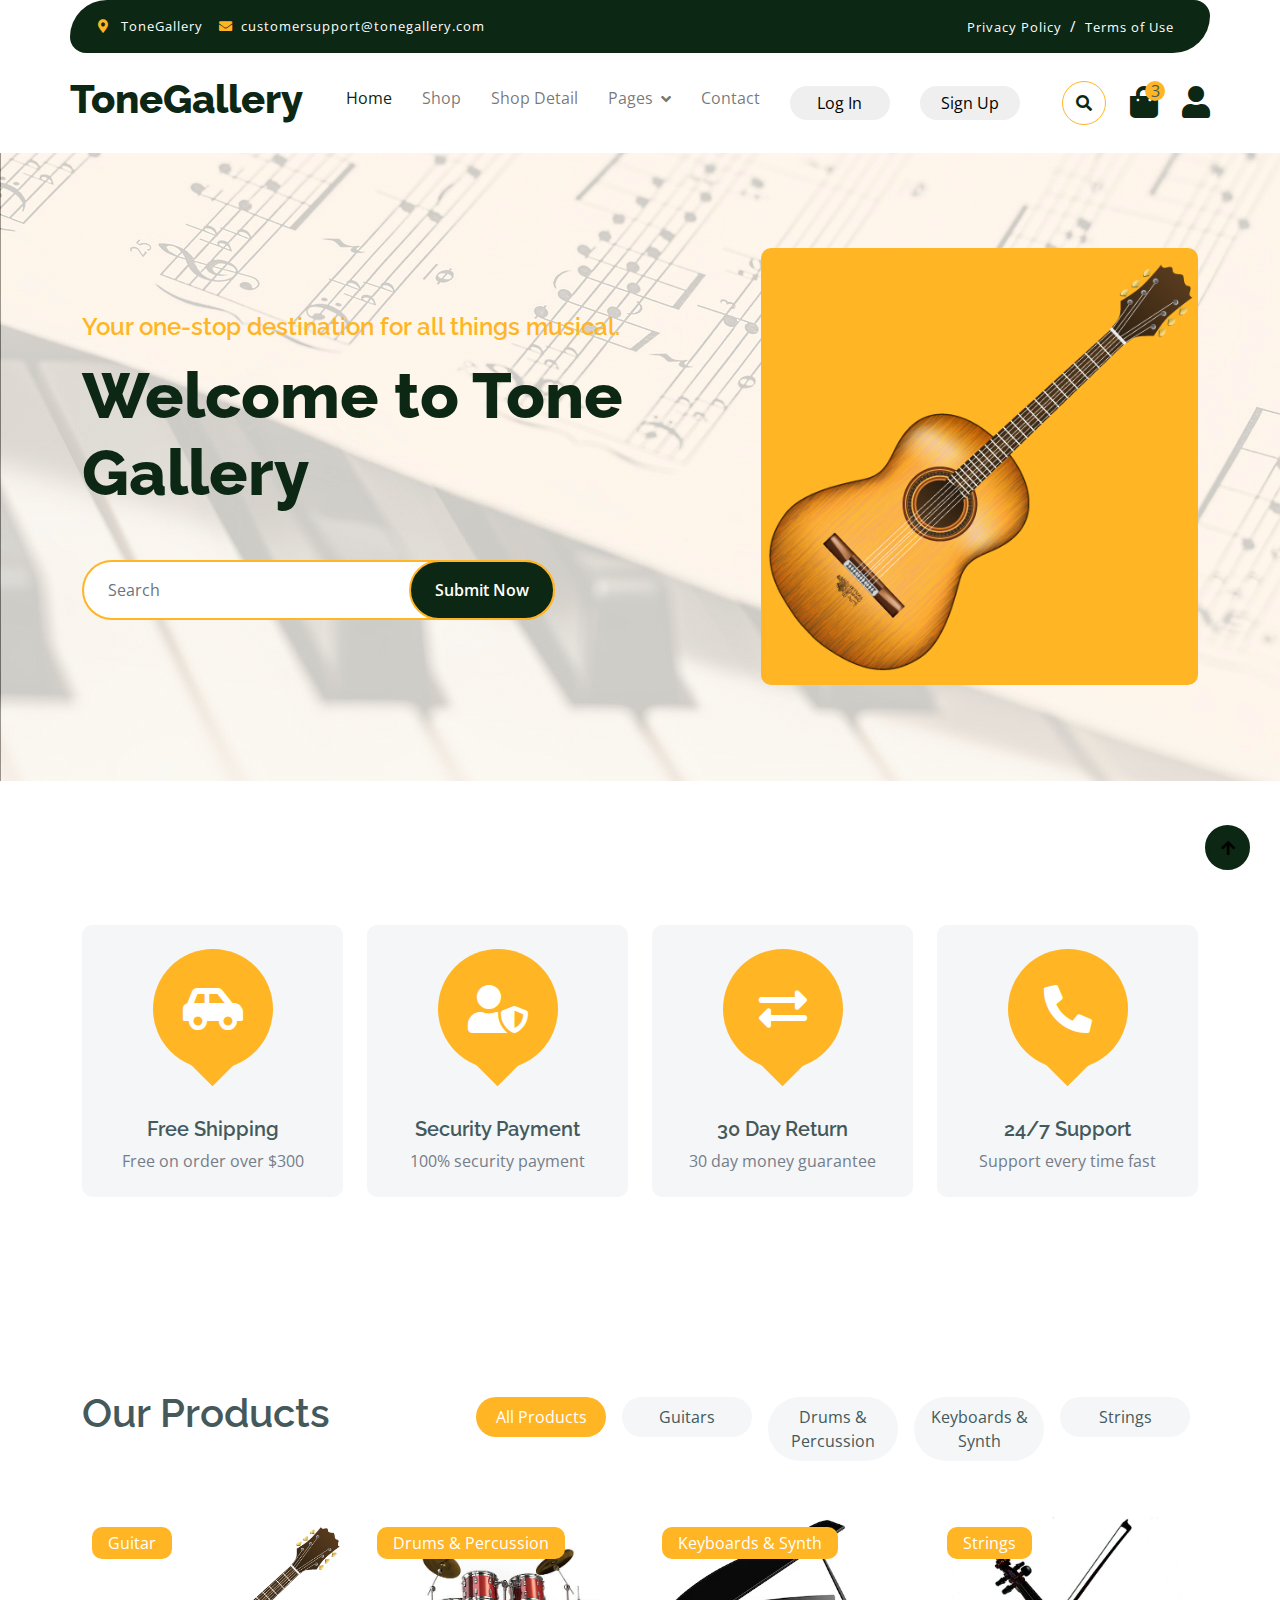
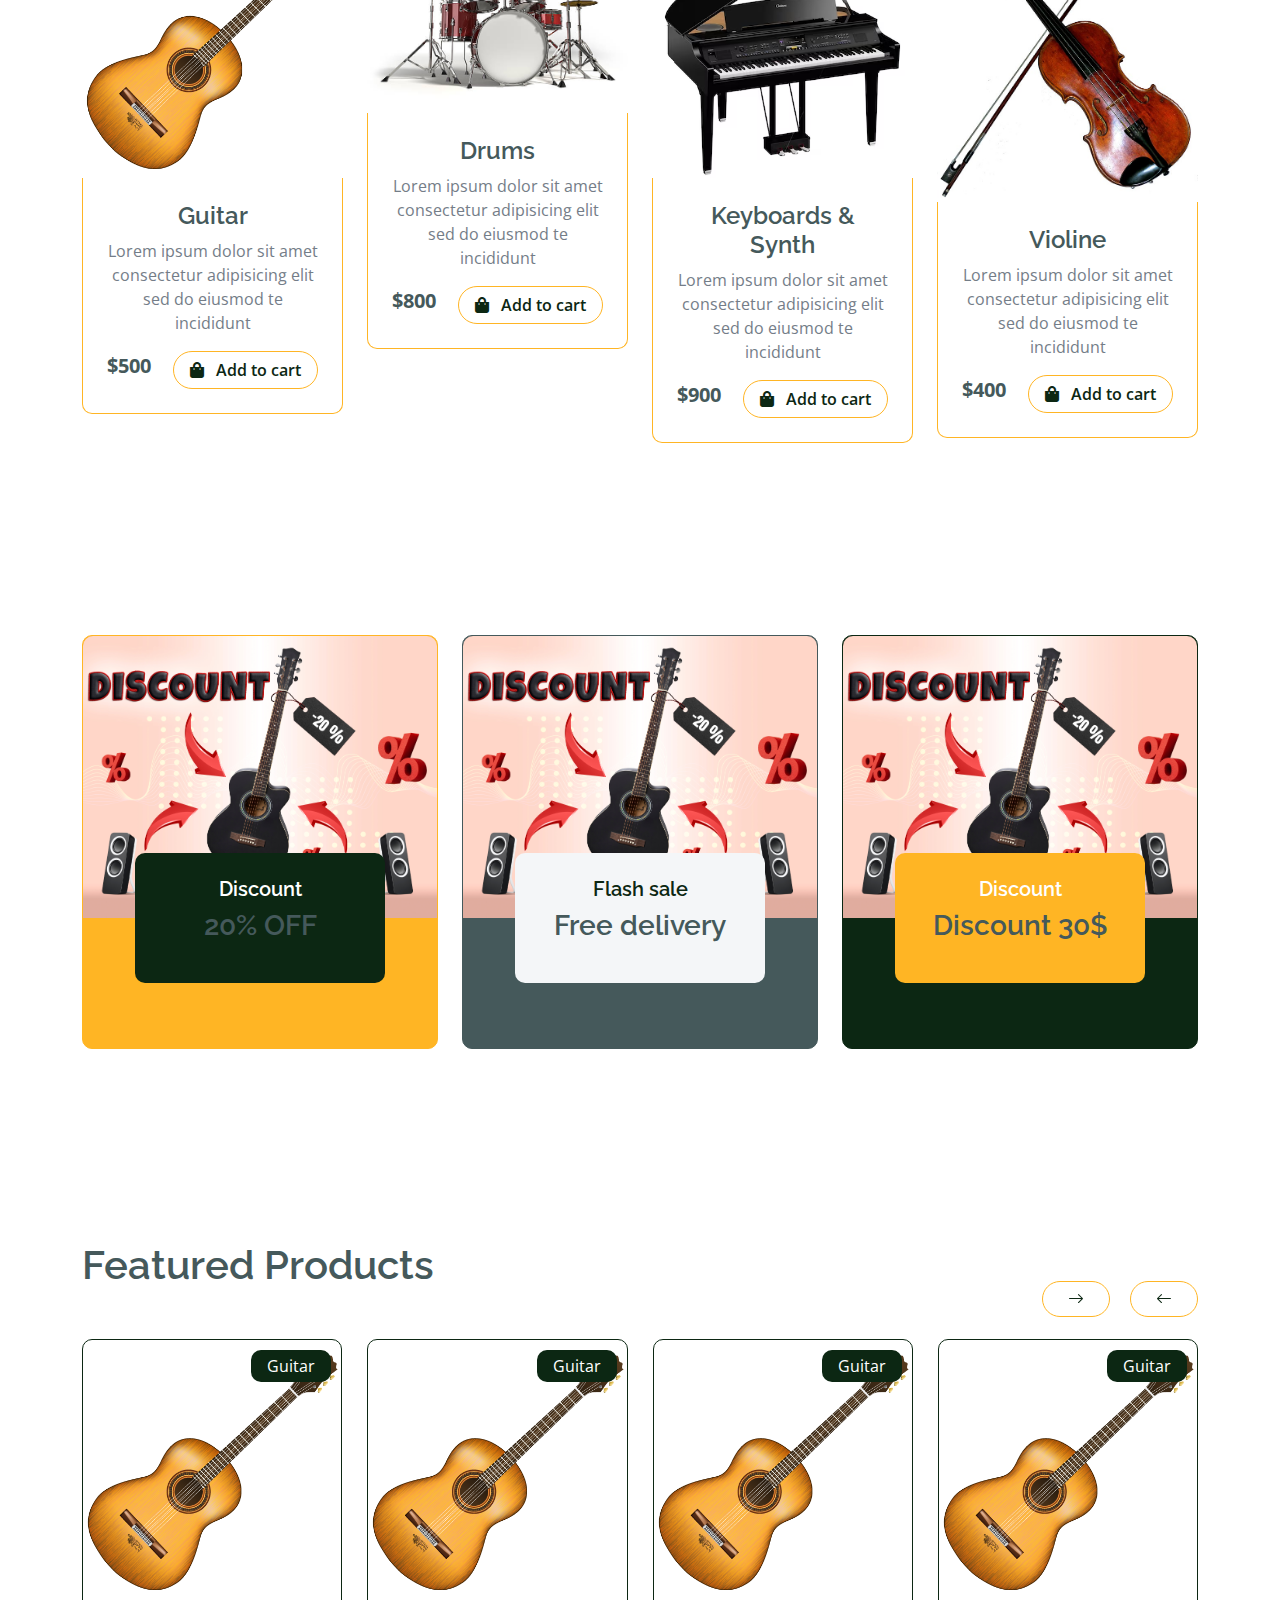
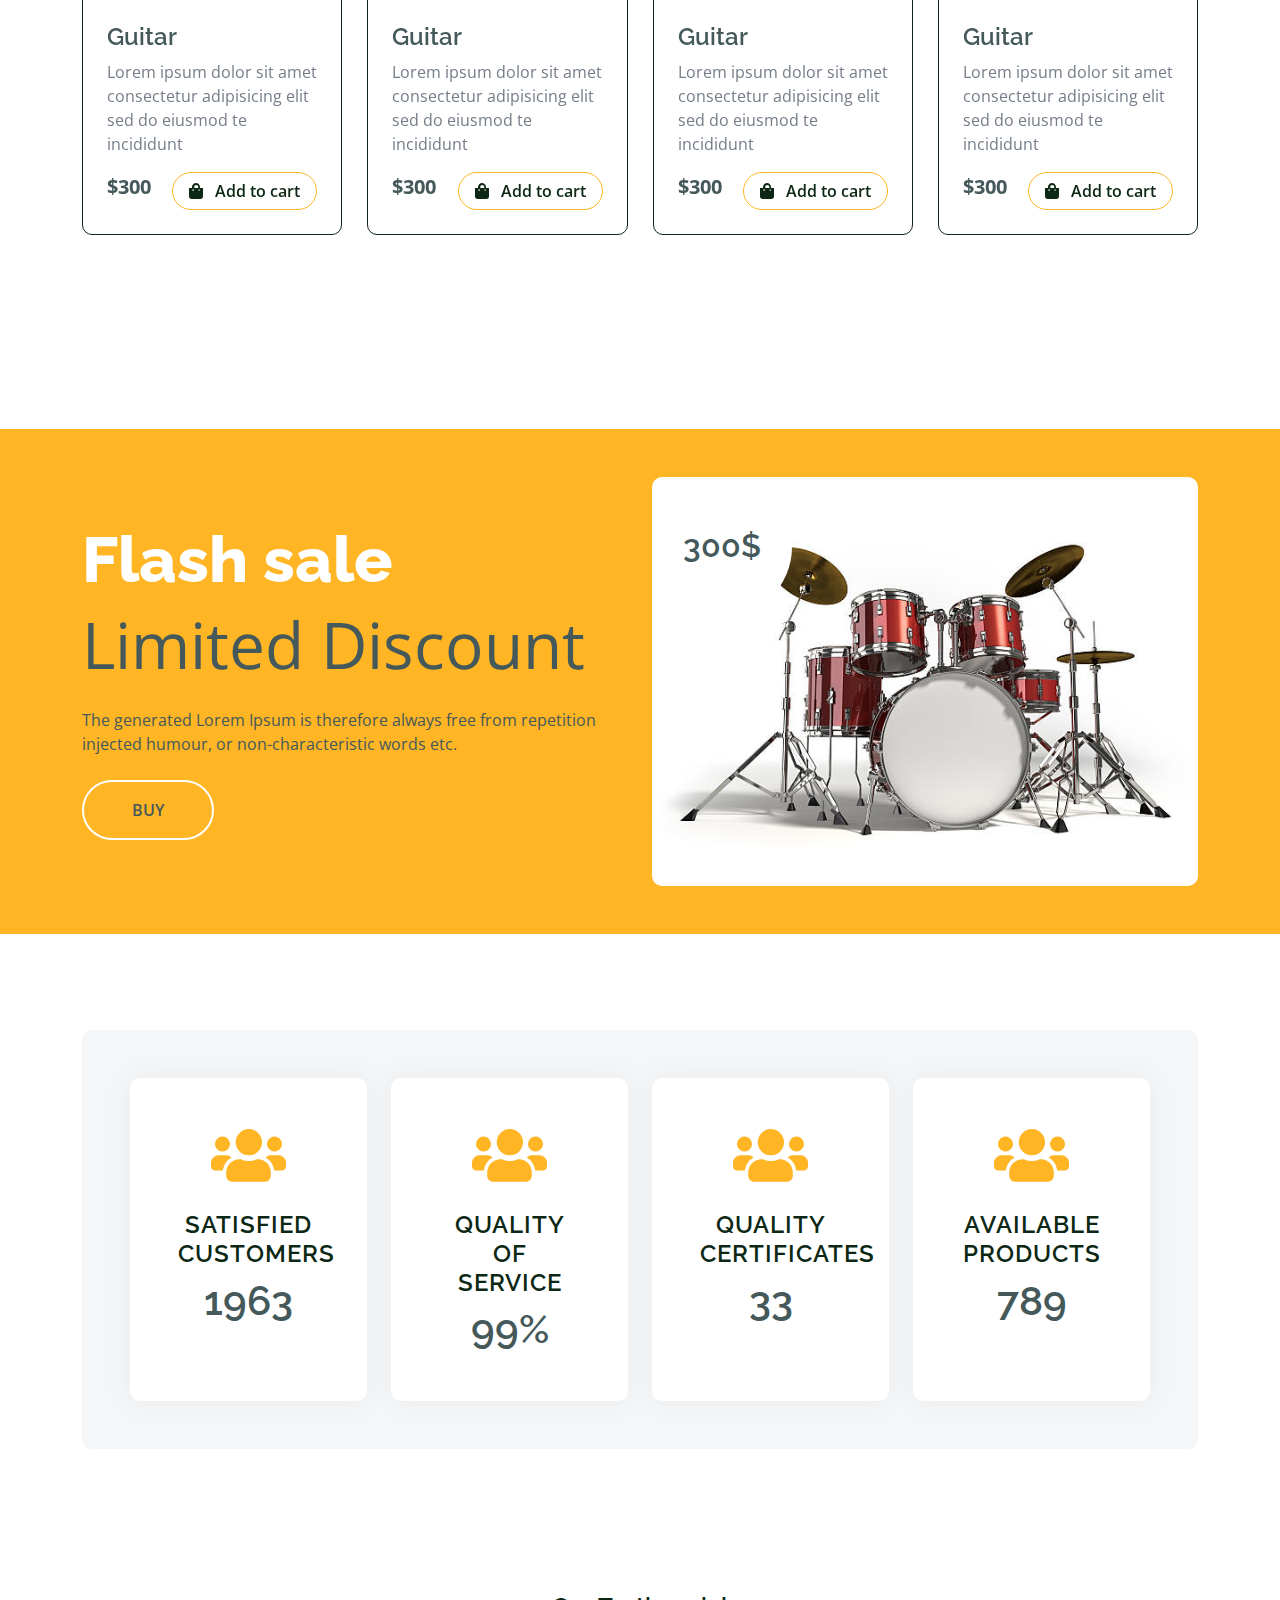
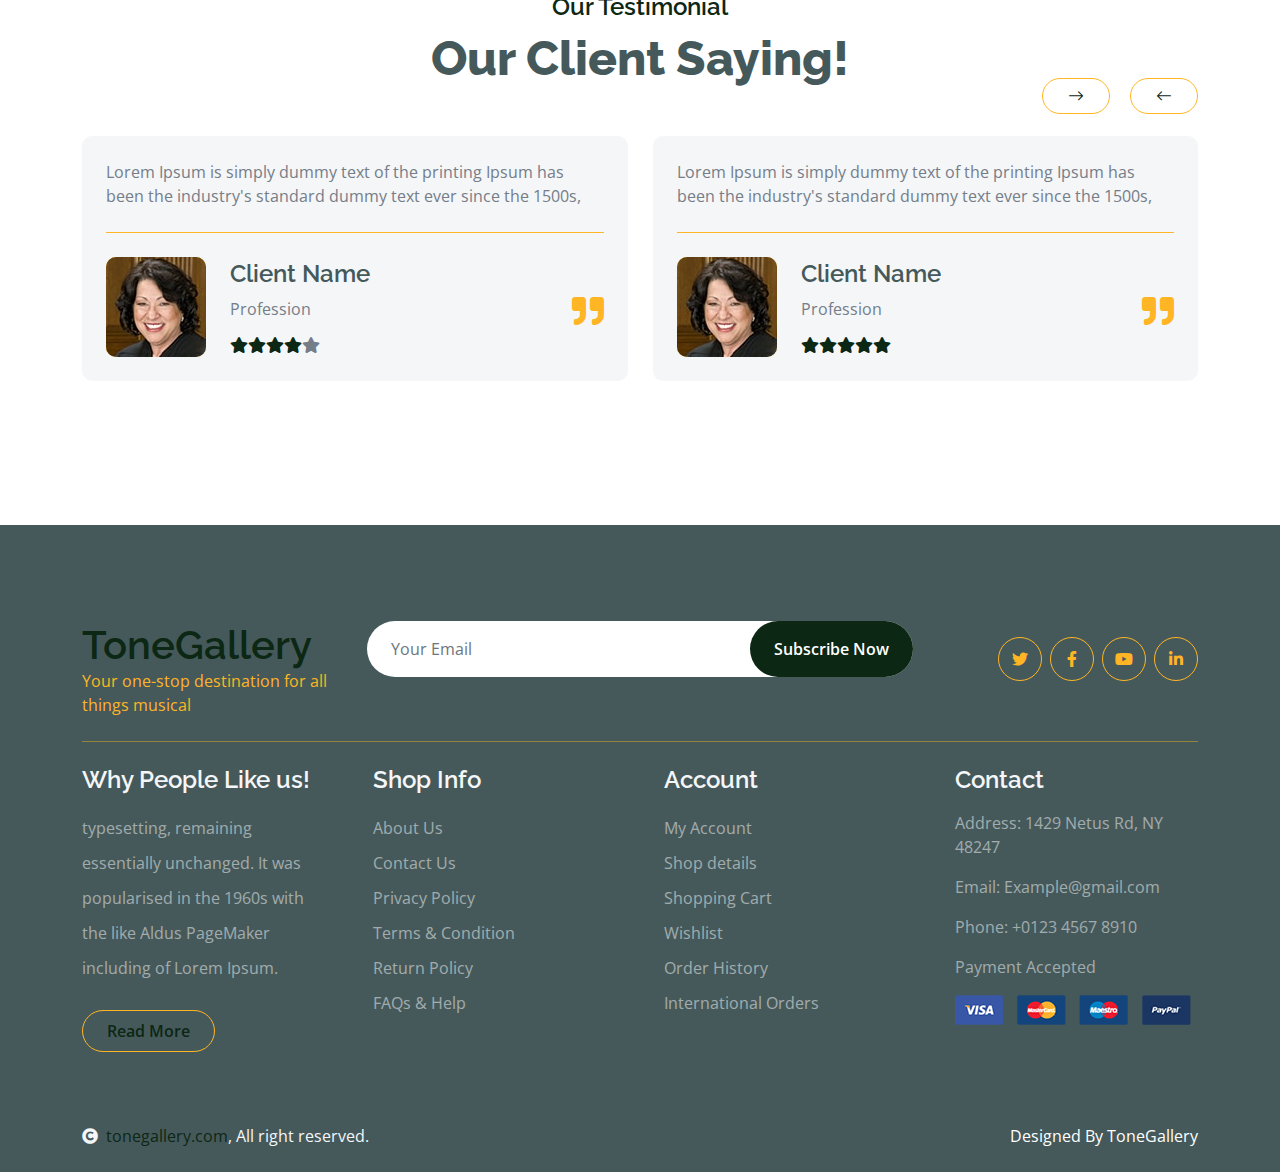
==== index.html @ 8efd6d8f "Add files" ====
<!DOCTYPE html>
<html lang="en">

    <head>
        <meta charset="utf-8">
        <title>Tone Gallery</title>
        <meta content="width=device-width, initial-scale=1.0" name="viewport">
        <meta content="" name="keywords">
        <meta content="" name="description">

        <!-- Google Web Fonts -->
        <link rel="preconnect" href="https://fonts.googleapis.com">
        <link rel="preconnect" href="https://fonts.gstatic.com" crossorigin>
        <link href="https://fonts.googleapis.com/css2?family=Open+Sans:wght@400;600&family=Raleway:wght@600;800&display=swap" rel="stylesheet"> 

        <!-- Icon Font Stylesheet -->
        <link rel="stylesheet" href="https://use.fontawesome.com/releases/v5.15.4/css/all.css"/>
        <link href="https://cdn.jsdelivr.net/npm/bootstrap-icons@1.4.1/font/bootstrap-icons.css" rel="stylesheet">

        <!-- Libraries Stylesheet -->
        <link href="lib/lightbox/css/lightbox.min.css" rel="stylesheet">
        <link href="lib/owlcarousel/assets/owl.carousel.min.css" rel="stylesheet">


        <!-- Customized Bootstrap Stylesheet -->
        <link href="css/bootstrap.min.css" rel="stylesheet">

        <!-- Template Stylesheet -->
        <link href="css/style.css" rel="stylesheet">
    </head>

    <body>

        <!-- Spinner Start -->
        <div id="spinner" class="show w-100 vh-100 bg-white position-fixed translate-middle top-50 start-50  d-flex align-items-center justify-content-center">
            <div class="spinner-grow text-primary" role="status"></div>
        </div>
        <!-- Spinner End -->


        <!-- Navbar start -->
        <div class="container-fluid fixed-top">
            <div class="container topbar bg-primary d-none d-lg-block">
                <div class="d-flex justify-content-between">
                    <div class="top-info ps-2">
                        <small class="me-3"><i class="fas fa-map-marker-alt me-2 text-secondary"></i> <a href="#" class="text-white">ToneGallery</a></small>
                        <small class="me-3"><i class="fas fa-envelope me-2 text-secondary"></i><a href="#" class="text-white">customersupport@tonegallery.com</a></small>
                    </div>
                    <div class="top-link pe-2">
                        <a href="#" class="text-white"><small class="text-white mx-2">Privacy Policy</small>/</a>
                        <a href="#" class="text-white"><small class="text-white mx-2">Terms of Use</small></a> 
                    </div>
                </div>
            </div>
            <div class="container px-0">
                <nav class="navbar navbar-light bg-white navbar-expand-xl">
                    <a href="index.html" class="navbar-brand"><h1 class="text-primary display-6">ToneGallery</h1></a>
                    <button class="navbar-toggler py-2 px-3" type="button" data-bs-toggle="collapse" data-bs-target="#navbarCollapse">
                        <span class="fa fa-bars text-primary"></span>
                    </button>
                    <div class="collapse navbar-collapse bg-white" id="navbarCollapse">
                        <div class="navbar-nav mx-auto">
                            <a href="index.html" class="nav-item nav-link active">Home</a>
                            <a href="shop.html" class="nav-item nav-link">Shop</a>
                            <a href="shop-detail.html" class="nav-item nav-link">Shop Detail</a>
                            <div class="nav-item dropdown">
                                <a href="#" class="nav-link dropdown-toggle" data-bs-toggle="dropdown">Pages</a>
                                <div class="dropdown-menu m-0 bg-secondary rounded-0">
                                    <a href="cart.html" class="dropdown-item">Cart</a>
                                    <a href="chackout.html" class="dropdown-item">Chackout</a>
                                    <a href="testimonial.html" class="dropdown-item">Testimonial</a>
                                    <a href="404.html" class="dropdown-item">404 Page</a>
                                </div>
                            </div>
                            <a href="contact.html" class="nav-item nav-link">Contact</a>
                            <a href="log.html" class="nav-item nav-link active"><button style="border-radius: 20px;padding:5px 5px;width:100px;border:0px;">Log In</button></a>
                            <a href="log.html" class="nav-item nav-link active"><button style="border-radius: 20px;padding:5px 5px;width:100px;border:0px;">Sign Up</button></a>
                        </div>
                        <div class="d-flex m-3 me-0">
                            <button class="btn-search btn border border-secondary btn-md-square rounded-circle bg-white me-4" data-bs-toggle="modal" data-bs-target="#searchModal"><i class="fas fa-search text-primary"></i></button>
                            <a href="#" class="position-relative me-4 my-auto">
                                <i class="fa fa-shopping-bag fa-2x"></i>
                                <span class="position-absolute bg-secondary rounded-circle d-flex align-items-center justify-content-center text-dark px-1" style="top: -5px; left: 15px; height: 20px; min-width: 20px;">3</span>
                            </a>
                            <a href="#" class="my-auto">
                                <i class="fas fa-user fa-2x"></i>
                            </a>
                        </div>
                    </div>
                </nav>
            </div>
        </div>
        <!-- Navbar End -->


        <!-- Modal Search Start -->
        <div class="modal fade" id="searchModal" tabindex="-1" aria-labelledby="exampleModalLabel" aria-hidden="true">
            <div class="modal-dialog modal-fullscreen">
                <div class="modal-content rounded-0">
                    <div class="modal-header">
                        <h5 class="modal-title" id="exampleModalLabel">Search by keyword</h5>
                        <button type="button" class="btn-close" data-bs-dismiss="modal" aria-label="Close"></button>
                    </div>
                    <div class="modal-body d-flex align-items-center">
                        <div class="input-group w-75 mx-auto d-flex">
                            <input type="search" class="form-control p-3" placeholder="keywords" aria-describedby="search-icon-1">
                            <span id="search-icon-1" class="input-group-text p-3"><i class="fa fa-search"></i></span>
                        </div>
                    </div>
                </div>
            </div>
        </div>
        <!-- Modal Search End -->


        <!-- Hero Start -->
        <div class="container-fluid py-5 mb-5 hero-header">
            <div class="container py-5">
                <div class="row g-5 align-items-center">
                    <div class="col-md-12 col-lg-7">
                        <h4 class="mb-3 text-secondary">Your one-stop destination for all things musical. </h4>
                        <h1 class="mb-5 display-3 text-primary">Welcome to Tone Gallery</h1>
                        <div class="position-relative mx-auto">
                            <input class="form-control border-2 border-secondary w-75 py-3 px-4 rounded-pill" type="number" placeholder="Search">
                            <button type="submit" class="btn btn-primary border-2 border-secondary py-3 px-4 position-absolute rounded-pill text-white h-100" style="top: 0; right: 25%;">Submit Now</button>
                        </div>
                    </div>
                    <div class="col-md-12 col-lg-5">
                        <div id="carouselId" class="carousel slide position-relative" data-bs-ride="carousel">
                            <div class="carousel-inner" role="listbox">
                                <div class="carousel-item active rounded">
                                    <img src="img/guitar.jpg" class="img-fluid w-100 h-100 bg-secondary rounded" alt="First slide">
                                    
                                </div>
                                <div class="carousel-item rounded">
                                    <img src="img/piano.avif" class="img-fluid w-100 h-100 rounded" alt="Second slide">
                                    
                                </div>
                                <div class="carousel-item rounded">
                                    <img src="img/drums.jpg" class="img-fluid w-100 h-100 bg-secondary rounded" alt="First slide">
                                    
                                </div>
                                <div class="carousel-item rounded">
                                    <img src="img/bass.jpg" class="img-fluid w-100 h-100 rounded" alt="Second slide">
                                    
                                </div>
                                
                                <div class="carousel-item rounded">
                                    <img src="img/violine.JPG" class="img-fluid w-100 h-100 rounded" alt="Second slide">
                                    
                                </div>
                            </div>
                            
                        </div>
                    </div>
                </div>
            </div>
        </div>
        <!-- Hero End -->


        <!-- Featurs Section Start -->
        <div class="container-fluid featurs py-5">
            <div class="container py-5">
                <div class="row g-4">
                    <div class="col-md-6 col-lg-3">
                        <div class="featurs-item text-center rounded bg-light p-4">
                            <div class="featurs-icon btn-square rounded-circle bg-secondary mb-5 mx-auto">
                                <i class="fas fa-car-side fa-3x text-white"></i>
                            </div>
                            <div class="featurs-content text-center">
                                <h5>Free Shipping</h5>
                                <p class="mb-0">Free on order over $300</p>
                            </div>
                        </div>
                    </div>
                    <div class="col-md-6 col-lg-3">
                        <div class="featurs-item text-center rounded bg-light p-4">
                            <div class="featurs-icon btn-square rounded-circle bg-secondary mb-5 mx-auto">
                                <i class="fas fa-user-shield fa-3x text-white"></i>
                            </div>
                            <div class="featurs-content text-center">
                                <h5>Security Payment</h5>
                                <p class="mb-0">100% security payment</p>
                            </div>
                        </div>
                    </div>
                    <div class="col-md-6 col-lg-3">
                        <div class="featurs-item text-center rounded bg-light p-4">
                            <div class="featurs-icon btn-square rounded-circle bg-secondary mb-5 mx-auto">
                                <i class="fas fa-exchange-alt fa-3x text-white"></i>
                            </div>
                            <div class="featurs-content text-center">
                                <h5>30 Day Return</h5>
                                <p class="mb-0">30 day money guarantee</p>
                            </div>
                        </div>
                    </div>
                    <div class="col-md-6 col-lg-3">
                        <div class="featurs-item text-center rounded bg-light p-4">
                            <div class="featurs-icon btn-square rounded-circle bg-secondary mb-5 mx-auto">
                                <i class="fa fa-phone-alt fa-3x text-white"></i>
                            </div>
                            <div class="featurs-content text-center">
                                <h5>24/7 Support</h5>
                                <p class="mb-0">Support every time fast</p>
                            </div>
                        </div>
                    </div>
                </div>
            </div>
        </div>
        <!-- Featurs Section End -->


        <!-- Fruits Shop Start-->
        <div class="container-fluid fruite py-5">
            <div class="container py-5">
                <div class="tab-class text-center">
                    <div class="row g-4">
                        <div class="col-lg-4 text-start">
                            <h1>Our Products</h1>
                        </div>
                        <div class="col-lg-8 text-end">
                            <ul class="nav nav-pills d-inline-flex text-center mb-5">
                                <li class="nav-item">
                                    <a class="d-flex m-2 py-2 bg-light rounded-pill active" data-bs-toggle="pill" href="#tab-1">
                                        <span class="text-dark" style="width: 130px;">All Products</span>
                                    </a>
                                </li>
                                <li class="nav-item">
                                    <a class="d-flex py-2 m-2 bg-light rounded-pill" data-bs-toggle="pill" href="#tab-2">
                                        <span class="text-dark" style="width: 130px;">Guitars</span>
                                    </a>
                                </li>
                                <li class="nav-item">
                                    <a class="d-flex m-2 py-2 bg-light rounded-pill" data-bs-toggle="pill" href="#tab-3">
                                        <span class="text-dark" style="width: 130px;">Drums & Percussion</span>
                                    </a>
                                </li>
                                <li class="nav-item">
                                    <a class="d-flex m-2 py-2 bg-light rounded-pill" data-bs-toggle="pill" href="#tab-4">
                                        <span class="text-dark" style="width: 130px;">Keyboards & Synth</span>
                                    </a>
                                </li>
                                <li class="nav-item">
                                    <a class="d-flex m-2 py-2 bg-light rounded-pill" data-bs-toggle="pill" href="#tab-5">
                                        <span class="text-dark" style="width: 130px;">Strings</span>
                                    </a>
                                </li>
                            </ul>
                        </div>
                    </div>
                    <div class="tab-content">
                        <div id="tab-1" class="tab-pane fade show p-0 active">
                            <div class="row g-4">
                                <div class="col-lg-12">
                                    <div class="row g-4">
                                        <div class="col-md-6 col-lg-4 col-xl-3">
                                            <div class="rounded position-relative fruite-item">
                                                <div class="fruite-img">
                                                    <img src="img/guitar.jpg" class="img-fluid w-100 rounded-top" alt="">
                                                </div>
                                                <div class="text-white bg-secondary px-3 py-1 rounded position-absolute" style="top: 10px; left: 10px;">Guitar</div>
                                                <div class="p-4 border border-secondary border-top-0 rounded-bottom">
                                                    <h4>Guitar</h4>
                                                    <p>Lorem ipsum dolor sit amet consectetur adipisicing elit sed do eiusmod te incididunt</p>
                                                    <div class="d-flex justify-content-between flex-lg-wrap">
                                                        <p class="text-dark fs-5 fw-bold mb-0">$500</p>
                                                        <a href="#" class="btn border border-secondary rounded-pill px-3 text-primary"><i class="fa fa-shopping-bag me-2 text-primary"></i> Add to cart</a>
                                                    </div>
                                                </div>
                                            </div>
                                        </div>
                                        <div class="col-md-6 col-lg-4 col-xl-3">
                                            <div class="rounded position-relative fruite-item">
                                                <div class="fruite-img">
                                                    <img src="img/drums.jpg" class="img-fluid w-100 rounded-top" alt="">
                                                </div>
                                                <div class="text-white bg-secondary px-3 py-1 rounded position-absolute" style="top: 10px; left: 10px;">Drums & Percussion</div>
                                                <div class="p-4 border border-secondary border-top-0 rounded-bottom">
                                                    <h4>Drums</h4>
                                                    <p>Lorem ipsum dolor sit amet consectetur adipisicing elit sed do eiusmod te incididunt</p>
                                                    <div class="d-flex justify-content-between flex-lg-wrap">
                                                        <p class="text-dark fs-5 fw-bold mb-0">$800</p>
                                                        <a href="#" class="btn border border-secondary rounded-pill px-3 text-primary"><i class="fa fa-shopping-bag me-2 text-primary"></i> Add to cart</a>
                                                    </div>
                                                </div>
                                            </div>
                                        </div>
                                        <div class="col-md-6 col-lg-4 col-xl-3">
                                            <div class="rounded position-relative fruite-item">
                                                <div class="fruite-img">
                                                    <img src="img/piano.avif" class="img-fluid w-100 rounded-top" alt="">
                                                </div>
                                                <div class="text-white bg-secondary px-3 py-1 rounded position-absolute" style="top: 10px; left: 10px;">Keyboards & Synth</div>
                                                <div class="p-4 border border-secondary border-top-0 rounded-bottom">
                                                    <h4>Keyboards & Synth</h4>
                                                    <p>Lorem ipsum dolor sit amet consectetur adipisicing elit sed do eiusmod te incididunt</p>
                                                    <div class="d-flex justify-content-between flex-lg-wrap">
                                                        <p class="text-dark fs-5 fw-bold mb-0">$900</p>
                                                        <a href="#" class="btn border border-secondary rounded-pill px-3 text-primary"><i class="fa fa-shopping-bag me-2 text-primary"></i> Add to cart</a>
                                                    </div>
                                                </div>
                                            </div>
                                        </div>
                                        <div class="col-md-6 col-lg-4 col-xl-3">
                                            <div class="rounded position-relative fruite-item">
                                                <div class="fruite-img">
                                                    <img src="img/violine.JPG" class="img-fluid w-100 rounded-top" alt="">
                                                </div>
                                                <div class="text-white bg-secondary px-3 py-1 rounded position-absolute" style="top: 10px; left: 10px;">Strings</div>
                                                <div class="p-4 border border-secondary border-top-0 rounded-bottom">
                                                    <h4>Violine</h4>
                                                    <p>Lorem ipsum dolor sit amet consectetur adipisicing elit sed do eiusmod te incididunt</p>
                                                    <div class="d-flex justify-content-between flex-lg-wrap">
                                                        <p class="text-dark fs-5 fw-bold mb-0">$400</p>
                                                        <a href="#" class="btn border border-secondary rounded-pill px-3 text-primary"><i class="fa fa-shopping-bag me-2 text-primary"></i> Add to cart</a>
                                                    </div>
                                                </div>
                                            </div>
                                        </div>
                                        
                                    </div>
                                </div>
                            </div>
                        </div>
                        </div></div>
                        </div></div>
                        


        <!-- Disocunts Start -->
        <div class="container-fluid service py-5">
            <div class="container py-5">
                <div class="row g-4 justify-content-center">
                    <div class="col-md-6 col-lg-4">
                        <a href="#">
                            <div class="service-item bg-secondary rounded border border-secondary">
                                <img src="img/discount.png" class="img-fluid rounded-top w-100" alt="">
                                <div class="px-4 rounded-bottom">
                                    <div class="service-content bg-primary text-center p-4 rounded">
                                        <h5 class="text-white">Discount</h5>
                                        <h3 class="mb-0">20% OFF</h3>
                                    </div>
                                </div>
                            </div>
                        </a>
                    </div>
                    <div class="col-md-6 col-lg-4">
                        <a href="#">
                            <div class="service-item bg-dark rounded border border-dark">
                                <img src="img/discount.png" class="img-fluid rounded-top w-100" alt="">
                                <div class="px-4 rounded-bottom">
                                    <div class="service-content bg-light text-center p-4 rounded">
                                        <h5 class="text-primary">Flash sale</h5>
                                        <h3 class="mb-0">Free delivery</h3>
                                    </div>
                                </div>
                            </div>
                        </a>
                    </div>
                    <div class="col-md-6 col-lg-4">
                        <a href="#">
                            <div class="service-item bg-primary rounded border border-primary">
                                <img src="img/discount.png" class="img-fluid rounded-top w-100" alt="">
                                <div class="px-4 rounded-bottom">
                                    <div class="service-content bg-secondary text-center p-4 rounded">
                                        <h5 class="text-white">Discount</h5>
                                        <h3 class="mb-0">Discount 30$</h3>
                                    </div>
                                </div>
                            </div>
                        </a>
                    </div>
                </div>
            </div>
        </div>
        <!-- Discounts End -->


        <!-- featured Shop Start-->
        <div class="container-fluid vesitable py-5">
            <div class="container py-5">
                <h1 class="mb-0">Featured Products</h1>
                <div class="owl-carousel vegetable-carousel justify-content-center">
                    <div class="border border-primary rounded position-relative vesitable-item">
                        <div class="vesitable-img">
                            <img src="img/guitar.jpg" class="img-fluid w-100 rounded-top" alt="">
                        </div>
                        <div class="text-white bg-primary px-3 py-1 rounded position-absolute" style="top: 10px; right: 10px;">Guitar</div>
                        <div class="p-4 rounded-bottom">
                            <h4>Guitar</h4>
                            <p>Lorem ipsum dolor sit amet consectetur adipisicing elit sed do eiusmod te incididunt</p>
                            <div class="d-flex justify-content-between flex-lg-wrap">
                                <p class="text-dark fs-5 fw-bold mb-0">$300</p>
                                <a href="#" class="btn border border-secondary rounded-pill px-3 text-primary"><i class="fa fa-shopping-bag me-2 text-primary"></i> Add to cart</a>
                            </div>
                        </div>
                    </div>
                    <div class="border border-primary rounded position-relative vesitable-item">
                        <div class="vesitable-img">
                            <img src="img/guitar.jpg" class="img-fluid w-100 rounded-top" alt="">
                        </div>
                        <div class="text-white bg-primary px-3 py-1 rounded position-absolute" style="top: 10px; right: 10px;">Guitar</div>
                        <div class="p-4 rounded-bottom">
                            <h4>Guitar</h4>
                            <p>Lorem ipsum dolor sit amet consectetur adipisicing elit sed do eiusmod te incididunt</p>
                            <div class="d-flex justify-content-between flex-lg-wrap">
                                <p class="text-dark fs-5 fw-bold mb-0">$300</p>
                                <a href="#" class="btn border border-secondary rounded-pill px-3 text-primary"><i class="fa fa-shopping-bag me-2 text-primary"></i> Add to cart</a>
                            </div>
                        </div>
                    </div>
                    <div class="border border-primary rounded position-relative vesitable-item">
                        <div class="vesitable-img">
                            <img src="img/guitar.jpg" class="img-fluid w-100 rounded-top" alt="">
                        </div>
                        <div class="text-white bg-primary px-3 py-1 rounded position-absolute" style="top: 10px; right: 10px;">Guitar</div>
                        <div class="p-4 rounded-bottom">
                            <h4>Guitar</h4>
                            <p>Lorem ipsum dolor sit amet consectetur adipisicing elit sed do eiusmod te incididunt</p>
                            <div class="d-flex justify-content-between flex-lg-wrap">
                                <p class="text-dark fs-5 fw-bold mb-0">$300</p>
                                <a href="#" class="btn border border-secondary rounded-pill px-3 text-primary"><i class="fa fa-shopping-bag me-2 text-primary"></i> Add to cart</a>
                            </div>
                        </div>
                    </div>
                    <div class="border border-primary rounded position-relative vesitable-item">
                        <div class="vesitable-img">
                            <img src="img/guitar.jpg" class="img-fluid w-100 rounded-top" alt="">
                        </div>
                        <div class="text-white bg-primary px-3 py-1 rounded position-absolute" style="top: 10px; right: 10px;">Guitar</div>
                        <div class="p-4 rounded-bottom">
                            <h4>Guitar</h4>
                            <p>Lorem ipsum dolor sit amet consectetur adipisicing elit sed do eiusmod te incididunt</p>
                            <div class="d-flex justify-content-between flex-lg-wrap">
                                <p class="text-dark fs-5 fw-bold mb-0">$300</p>
                                <a href="#" class="btn border border-secondary rounded-pill px-3 text-primary"><i class="fa fa-shopping-bag me-2 text-primary"></i> Add to cart</a>
                            </div>
                        </div>
                    </div>
                    <div class="border border-primary rounded position-relative vesitable-item">
                        <div class="vesitable-img">
                            <img src="img/guitar.jpg" class="img-fluid w-100 rounded-top" alt="">
                        </div>
                        <div class="text-white bg-primary px-3 py-1 rounded position-absolute" style="top: 10px; right: 10px;">Guitar</div>
                        <div class="p-4 rounded-bottom">
                            <h4>Guitar</h4>
                            <p>Lorem ipsum dolor sit amet consectetur adipisicing elit sed do eiusmod te incididunt</p>
                            <div class="d-flex justify-content-between flex-lg-wrap">
                                <p class="text-dark fs-5 fw-bold mb-0">$300</p>
                                <a href="#" class="btn border border-secondary rounded-pill px-3 text-primary"><i class="fa fa-shopping-bag me-2 text-primary"></i> Add to cart</a>
                            </div>
                        </div>
                    </div>
                    <div class="border border-primary rounded position-relative vesitable-item">
                        <div class="vesitable-img">
                            <img src="img/guitar.jpg" class="img-fluid w-100 rounded-top" alt="">
                        </div>
                        <div class="text-white bg-primary px-3 py-1 rounded position-absolute" style="top: 10px; right: 10px;">Guitar</div>
                        <div class="p-4 rounded-bottom">
                            <h4>Guitar</h4>
                            <p>Lorem ipsum dolor sit amet consectetur adipisicing elit sed do eiusmod te incididunt</p>
                            <div class="d-flex justify-content-between flex-lg-wrap">
                                <p class="text-dark fs-5 fw-bold mb-0">$300</p>
                                <a href="#" class="btn border border-secondary rounded-pill px-3 text-primary"><i class="fa fa-shopping-bag me-2 text-primary"></i> Add to cart</a>
                            </div>
                        </div>
                    </div>
                    <div class="border border-primary rounded position-relative vesitable-item">
                        <div class="vesitable-img">
                            <img src="img/guitar.jpg" class="img-fluid w-100 rounded-top" alt="">
                        </div>
                        <div class="text-white bg-primary px-3 py-1 rounded position-absolute" style="top: 10px; right: 10px;">Guitar</div>
                        <div class="p-4 rounded-bottom">
                            <h4>Guitar</h4>
                            <p>Lorem ipsum dolor sit amet consectetur adipisicing elit sed do eiusmod te incididunt</p>
                            <div class="d-flex justify-content-between flex-lg-wrap">
                                <p class="text-dark fs-5 fw-bold mb-0">$300</p>
                                <a href="#" class="btn border border-secondary rounded-pill px-3 text-primary"><i class="fa fa-shopping-bag me-2 text-primary"></i> Add to cart</a>
                            </div>
                        </div>
                    </div>
                    <div class="border border-primary rounded position-relative vesitable-item">
                        <div class="vesitable-img">
                            <img src="img/guitar.jpg" class="img-fluid w-100 rounded-top" alt="">
                        </div>
                        <div class="text-white bg-primary px-3 py-1 rounded position-absolute" style="top: 10px; right: 10px;">Guitar</div>
                        <div class="p-4 rounded-bottom">
                            <h4>Guitar</h4>
                            <p>Lorem ipsum dolor sit amet consectetur adipisicing elit sed do eiusmod te incididunt</p>
                            <div class="d-flex justify-content-between flex-lg-wrap">
                                <p class="text-dark fs-5 fw-bold mb-0">$300</p>
                                <a href="#" class="btn border border-secondary rounded-pill px-3 text-primary"><i class="fa fa-shopping-bag me-2 text-primary"></i> Add to cart</a>
                            </div>
                        </div>
                    </div>
                </div>
            </div>
        </div>
        <!-- Vesitable Shop End -->


        <!-- Banner Section Start-->
        <div class="container-fluid banner bg-secondary my-5">
            <div class="container py-5">
                <div class="row g-4 align-items-center">
                    <div class="col-lg-6">
                        <div class="py-4">
                            <h1 class="display-3 text-white">Flash sale</h1>
                            <p class="fw-normal display-3 text-dark mb-4">Limited Discount</p>
                            <p class="mb-4 text-dark">The generated Lorem Ipsum is therefore always free from repetition injected humour, or non-characteristic words etc.</p>
                            <a href="#" class="banner-btn btn border-2 border-white rounded-pill text-dark py-3 px-5">BUY</a>
                        </div>
                    </div>
                    <div class="col-lg-6">
                        <div class="position-relative">
                            <img src="img/drums.jpg" class="img-fluid w-100 rounded" alt="">
                            <div class="d-flex align-items-center justify-content-center bg-white rounded-circle position-absolute" style="width: 140px; height: 140px; top: 0; left: 0;">
                                <h1 style="font-size: 100px;"></h1>
                                <div class="d-flex flex-column">
                                    <span class="h2 mb-0">300$</span>
                                    <span class="h4 text-muted mb-0"></span>
                                </div>
                            </div>
                        </div>
                    </div>
                </div>
            </div>
        </div>
        <!-- Banner Section End -->


       

        <!-- Fact Start -->
        <div class="container-fluid py-5">
            <div class="container">
                <div class="bg-light p-5 rounded">
                    <div class="row g-4 justify-content-center">
                        <div class="col-md-6 col-lg-6 col-xl-3">
                            <div class="counter bg-white rounded p-5">
                                <i class="fa fa-users text-secondary"></i>
                                <h4>satisfied customers</h4>
                                <h1>1963</h1>
                            </div>
                        </div>
                        <div class="col-md-6 col-lg-6 col-xl-3">
                            <div class="counter bg-white rounded p-5">
                                <i class="fa fa-users text-secondary"></i>
                                <h4>quality of service</h4>
                                <h1>99%</h1>
                            </div>
                        </div>
                        <div class="col-md-6 col-lg-6 col-xl-3">
                            <div class="counter bg-white rounded p-5">
                                <i class="fa fa-users text-secondary"></i>
                                <h4>quality certificates</h4>
                                <h1>33</h1>
                            </div>
                        </div>
                        <div class="col-md-6 col-lg-6 col-xl-3">
                            <div class="counter bg-white rounded p-5">
                                <i class="fa fa-users text-secondary"></i>
                                <h4>Available Products</h4>
                                <h1>789</h1>
                            </div>
                        </div>
                    </div>
                </div>
            </div>
        </div>
        <!-- Fact Start -->


        <!-- Tastimonial Start -->
        <div class="container-fluid testimonial py-5">
            <div class="container py-5">
                <div class="testimonial-header text-center">
                    <h4 class="text-primary">Our Testimonial</h4>
                    <h1 class="display-5 mb-5 text-dark">Our Client Saying!</h1>
                </div>
                <div class="owl-carousel testimonial-carousel">
                    <div class="testimonial-item img-border-radius bg-light rounded p-4">
                        <div class="position-relative">
                            <i class="fa fa-quote-right fa-2x text-secondary position-absolute" style="bottom: 30px; right: 0;"></i>
                            <div class="mb-4 pb-4 border-bottom border-secondary">
                                <p class="mb-0">Lorem Ipsum is simply dummy text of the printing Ipsum has been the industry's standard dummy text ever since the 1500s,
                                </p>
                            </div>
                            <div class="d-flex align-items-center flex-nowrap">
                                <div class="bg-secondary rounded">
                                    <img src="img/testimonial-1.jpg" class="img-fluid rounded" style="width: 100px; height: 100px;" alt="">
                                </div>
                                <div class="ms-4 d-block">
                                    <h4 class="text-dark">Client Name</h4>
                                    <p class="m-0 pb-3">Profession</p>
                                    <div class="d-flex pe-5">
                                        <i class="fas fa-star text-primary"></i>
                                        <i class="fas fa-star text-primary"></i>
                                        <i class="fas fa-star text-primary"></i>
                                        <i class="fas fa-star text-primary"></i>
                                        <i class="fas fa-star"></i>
                                    </div>
                                </div>
                            </div>
                        </div>
                    </div>
                    <div class="testimonial-item img-border-radius bg-light rounded p-4">
                        <div class="position-relative">
                            <i class="fa fa-quote-right fa-2x text-secondary position-absolute" style="bottom: 30px; right: 0;"></i>
                            <div class="mb-4 pb-4 border-bottom border-secondary">
                                <p class="mb-0">Lorem Ipsum is simply dummy text of the printing Ipsum has been the industry's standard dummy text ever since the 1500s,
                                </p>
                            </div>
                            <div class="d-flex align-items-center flex-nowrap">
                                <div class="bg-secondary rounded">
                                    <img src="img/testimonial-1.jpg" class="img-fluid rounded" style="width: 100px; height: 100px;" alt="">
                                </div>
                                <div class="ms-4 d-block">
                                    <h4 class="text-dark">Client Name</h4>
                                    <p class="m-0 pb-3">Profession</p>
                                    <div class="d-flex pe-5">
                                        <i class="fas fa-star text-primary"></i>
                                        <i class="fas fa-star text-primary"></i>
                                        <i class="fas fa-star text-primary"></i>
                                        <i class="fas fa-star text-primary"></i>
                                        <i class="fas fa-star text-primary"></i>
                                    </div>
                                </div>
                            </div>
                        </div>
                    </div>
                    <div class="testimonial-item img-border-radius bg-light rounded p-4">
                        <div class="position-relative">
                            <i class="fa fa-quote-right fa-2x text-secondary position-absolute" style="bottom: 30px; right: 0;"></i>
                            <div class="mb-4 pb-4 border-bottom border-secondary">
                                <p class="mb-0">Lorem Ipsum is simply dummy text of the printing Ipsum has been the industry's standard dummy text ever since the 1500s,
                                </p>
                            </div>
                            <div class="d-flex align-items-center flex-nowrap">
                                <div class="bg-secondary rounded">
                                    <img src="img/testimonial-1.jpg" class="img-fluid rounded" style="width: 100px; height: 100px;" alt="">
                                </div>
                                <div class="ms-4 d-block">
                                    <h4 class="text-dark">Client Name</h4>
                                    <p class="m-0 pb-3">Profession</p>
                                    <div class="d-flex pe-5">
                                        <i class="fas fa-star text-primary"></i>
                                        <i class="fas fa-star text-primary"></i>
                                        <i class="fas fa-star text-primary"></i>
                                        <i class="fas fa-star text-primary"></i>
                                        <i class="fas fa-star text-primary"></i>
                                    </div>
                                </div>
                            </div>
                        </div>
                    </div>
                </div>
            </div>
        </div>
        <!-- Tastimonial End -->


        <!-- Footer Start -->
        <div class="container-fluid bg-dark text-white-50 footer pt-5 mt-5">
            <div class="container py-5">
                <div class="pb-4 mb-4" style="border-bottom: 1px solid rgba(226, 175, 24, 0.5) ;">
                    <div class="row g-4">
                        <div class="col-lg-3">
                            <a href="#">
                                <h1 class="text-primary mb-0">ToneGallery</h1>
                                <p class="text-secondary mb-0">Your one-stop destination for all things musical</p>
                            </a>
                        </div>
                        <div class="col-lg-6">
                            <div class="position-relative mx-auto">
                                <input class="form-control border-0 w-100 py-3 px-4 rounded-pill" type="number" placeholder="Your Email">
                                <button type="submit" class="btn btn-primary border-0 border-secondary py-3 px-4 position-absolute rounded-pill text-white" style="top: 0; right: 0;">Subscribe Now</button>
                            </div>
                        </div>
                        <div class="col-lg-3">
                            <div class="d-flex justify-content-end pt-3">
                                <a class="btn  btn-outline-secondary me-2 btn-md-square rounded-circle" href=""><i class="fab fa-twitter"></i></a>
                                <a class="btn btn-outline-secondary me-2 btn-md-square rounded-circle" href=""><i class="fab fa-facebook-f"></i></a>
                                <a class="btn btn-outline-secondary me-2 btn-md-square rounded-circle" href=""><i class="fab fa-youtube"></i></a>
                                <a class="btn btn-outline-secondary btn-md-square rounded-circle" href=""><i class="fab fa-linkedin-in"></i></a>
                            </div>
                        </div>
                    </div>
                </div>
                <div class="row g-5">
                    <div class="col-lg-3 col-md-6">
                        <div class="footer-item">
                            <h4 class="text-light mb-3">Why People Like us!</h4>
                            <p class="mb-4">typesetting, remaining essentially unchanged. It was 
                                popularised in the 1960s with the like Aldus PageMaker including of Lorem Ipsum.</p>
                            <a href="" class="btn border-secondary py-2 px-4 rounded-pill text-primary">Read More</a>
                        </div>
                    </div>
                    <div class="col-lg-3 col-md-6">
                        <div class="d-flex flex-column text-start footer-item">
                            <h4 class="text-light mb-3">Shop Info</h4>
                            <a class="btn-link" href="">About Us</a>
                            <a class="btn-link" href="">Contact Us</a>
                            <a class="btn-link" href="">Privacy Policy</a>
                            <a class="btn-link" href="">Terms & Condition</a>
                            <a class="btn-link" href="">Return Policy</a>
                            <a class="btn-link" href="">FAQs & Help</a>
                        </div>
                    </div>
                    <div class="col-lg-3 col-md-6">
                        <div class="d-flex flex-column text-start footer-item">
                            <h4 class="text-light mb-3">Account</h4>
                            <a class="btn-link" href="">My Account</a>
                            <a class="btn-link" href="">Shop details</a>
                            <a class="btn-link" href="">Shopping Cart</a>
                            <a class="btn-link" href="">Wishlist</a>
                            <a class="btn-link" href="">Order History</a>
                            <a class="btn-link" href="">International Orders</a>
                        </div>
                    </div>
                    <div class="col-lg-3 col-md-6">
                        <div class="footer-item">
                            <h4 class="text-light mb-3">Contact</h4>
                            <p>Address: 1429 Netus Rd, NY 48247</p>
                            <p>Email: Example@gmail.com</p>
                            <p>Phone: +0123 4567 8910</p>
                            <p>Payment Accepted</p>
                            <img src="img/payment.png" class="img-fluid" alt="">
                        </div>
                    </div>
                </div>
            </div>
        </div>
        <!-- Footer End -->

        <!-- Copyright Start -->
        <div class="container-fluid copyright bg-dark py-4">
            <div class="container">
                <div class="row">
                    <div class="col-md-6 text-center text-md-start mb-3 mb-md-0">
                        <span class="text-light"><a href="#"><i class="fas fa-copyright text-light me-2"></i>tonegallery.com</a>, All right reserved.</span>
                    </div>
                    <div class="col-md-6 my-auto text-center text-md-end text-white">
                        
                        Designed By ToneGallery</a>
                    </div>
                </div>
            </div>
        </div>
        <!-- Copyright End -->



        <!-- Back to Top -->
        <a href="#" class="btn btn-primary border-3 border-primary rounded-circle back-to-top"><i class="fa fa-arrow-up"></i></a>   

        
    <!-- JavaScript Libraries -->
    <script src="https://ajax.googleapis.com/ajax/libs/jquery/3.6.4/jquery.min.js"></script>
    <script src="https://cdn.jsdelivr.net/npm/bootstrap@5.0.0/dist/js/bootstrap.bundle.min.js"></script>
    <script src="lib/easing/easing.min.js"></script>
    <script src="lib/waypoints/waypoints.min.js"></script>
    <script src="lib/lightbox/js/lightbox.min.js"></script>
    <script src="lib/owlcarousel/owl.carousel.min.js"></script>

    <!-- Template Javascript -->
    <script src="js/main.js"></script>
    </body>

</html>
---- css/style.css ----
/*** Spinner Start ***/
#spinner {
    opacity: 0;
    visibility: hidden;
    transition: opacity .8s ease-out, visibility 0s linear .5s;
    z-index: 99999;
 }

 #spinner.show {
     transition: opacity .8s ease-out, visibility 0s linear .0s;
     visibility: visible;
     opacity: 1;
 }

 .back-to-top {
    position: fixed;
    right: 30px;
    bottom: 30px;
    display: flex;
    width: 45px;
    height: 45px;
    align-items: center;
    justify-content: center;
    transition: 0.5s;
    z-index: 99;
}
/*** Spinner End ***/


/*** Button Start ***/
.btn {
    font-weight: 600;
    transition: .5s;
}

.btn-square {
    width: 32px;
    height: 32px;
}

.btn-sm-square {
    width: 34px;
    height: 34px;
}

.btn-md-square {
    width: 44px;
    height: 44px;
}

.btn-lg-square {
    width: 56px;
    height: 56px;
}

.btn-square,
.btn-sm-square,
.btn-md-square,
.btn-lg-square {
    padding: 0;
    display: flex;
    align-items: center;
    justify-content: center;
    font-weight: normal;
}

.btn.border-secondary {
    transition: 0.5s;
}

.btn.border-secondary:hover {
    background: var(--bs-secondary) !important;
    color: var(--bs-white) !important;
}

/*** Topbar Start ***/
.fixed-top {
    transition: 0.5s;
    background: var(--bs-white);
    border: 0;
}

.topbar {
    padding: 20px;
    border-radius: 230px 100px;
}

.topbar .top-info {
    font-size: 15px;
    line-height: 0;
    letter-spacing: 1px;
    display: flex;
    align-items: center;
}

.topbar .top-link {
    font-size: 15px;
    line-height: 0;
    letter-spacing: 1px;
    display: flex;
    align-items: center;
}

.topbar .top-link a {
    letter-spacing: 1px;
}

.topbar .top-link a small:hover {
    color: var(--bs-secondary) !important;
    transition: 0.5s;
}

.topbar .top-link a small:hover i {
    color: var(--bs-primary) !important;
}
/*** Topbar End ***/

/*** Navbar Start ***/
.navbar .navbar-nav .nav-link {
    padding: 10px 15px;
    font-size: 16px;
    transition: .5s;
}

.navbar {
    height: 100px;
    border-bottom: 1px solid rgba(255, 255, 255, .1);
}

.navbar .navbar-nav .nav-link:hover,
.navbar .navbar-nav .nav-link.active,
.fixed-top.bg-white .navbar .navbar-nav .nav-link:hover,
.fixed-top.bg-white .navbar .navbar-nav .nav-link.active {
    color: var(--bs-primary);
}

.navbar .dropdown-toggle::after {
    border: none;
    content: "\f107";
    font-family: "Font Awesome 5 Free";
    font-weight: 700;
    vertical-align: middle;
    margin-left: 8px;
}

@media (min-width: 1200px) {
    .navbar .nav-item .dropdown-menu {
        display: block;
        visibility: hidden;
        top: 100%;
        transform: rotateX(-75deg);
        transform-origin: 0% 0%;
        border: 0;
        transition: .5s;
        opacity: 0;
    }
}

.dropdown .dropdown-menu a:hover {
    background: var(--bs-secondary);
    color: var(--bs-primary);
}

.navbar .nav-item:hover .dropdown-menu {
    transform: rotateX(0deg);
    visibility: visible;
    background: var(--bs-light) !important;
    border-radius: 10px !important;
    transition: .5s;
    opacity: 1;
}

#searchModal .modal-content {
    background: rgba(255, 255, 255, .8);
}
/*** Navbar End ***/

/*** Hero Header ***/
.hero-header {
    background: linear-gradient(rgba(248, 223, 173, 0.1), rgba(248, 223, 173, 0.1)), url(../img/piano-1655558_1280.jpg);
    background-position: center center;
    background-repeat: no-repeat;
    background-size: cover;
}

.carousel-item {
    position: relative;
}

.carousel-item a {
    position: absolute;
    top: 50%;
    left: 50%;
    transform: translate(-50%, -50%);
    font-size: 25px;
    background: linear-gradient(rgba(255, 181, 36, 0.7), rgba(255, 181, 36, 0.7));
}

.carousel-control-next,
.carousel-control-prev {
    width: 48px;
    height: 48px;
    border-radius: 48px;
    border: 1px solid var(--bs-white);
    background: var(--bs-primary);
    position: absolute;
    top: 50%;
    transform: translateY(-50%);
}

.carousel-control-next {
    margin-right: 20px;
}

.carousel-control-prev {
    margin-left: 20px;
}

.page-header {
    position: relative;
    background: linear-gradient(rgba(0, 0, 0, 0.3), rgba(0, 0, 0, 0.3)), url(../img/cart-page-header-img.jpg);
    background-position: center center;
    background-repeat: no-repeat;
    background-size: cover;
}

@media (min-width: 992px) {
    .hero-header,
    .page-header {
        margin-top: 152px !important;
    }
}

@media (max-width: 992px) {
    .hero-header,
    .page-header {
        margin-top: 97px !important;
    }
}
/*** Hero Header end ***/


/*** featurs Start ***/
.featurs .featurs-item .featurs-icon {
    position: relative;
    width: 120px;
    height: 120px;
}

.featurs .featurs-item .featurs-icon::after {
    content: "";
    width: 35px;
    height: 35px;
    background: var(--bs-secondary);
    position: absolute;
    bottom: -10px;
    transform: translate(-50%);
    transform: rotate(45deg);
    background: var(--bs-secondary);
    
}
/*** featurs End ***/


/*** service Start ***/
.service .service-item .service-content {
    position: relative;
    width: 250px; 
    height: 130px; 
    top: -50%; 
    left: 50%; 
    transform: translate(-50%, -50%);
}

/*** service End ***/


/*** Fruits Start ***/
.fruite .tab-class .nav-item a.active {
    background: var(--bs-secondary) !important;
}

.fruite .tab-class .nav-item a.active span {
    color: var(--bs-white) !important; 
}

.fruite .fruite-categorie .fruite-name {
    line-height: 40px;
}

.fruite .fruite-categorie .fruite-name a {
    transition: 0.5s;
}

.fruite .fruite-categorie .fruite-name a:hover {
    color: var(--bs-secondary);
}

.fruite .fruite-item {
    height: 100%;
    transition: 0.5s;
}
.fruite .fruite-item:hover {
    box-shadow: 0 0 55px rgba(0, 0, 0, 0.4);
}

.fruite .fruite-item .fruite-img {
    overflow: hidden;
    transition: 0.5s;
    border-radius: 10px 10px 0 0;
}

.fruite .fruite-item .fruite-img img {
    transition: 0.5s;
}

.fruite .fruite-item .fruite-img img:hover {
    transform: scale(1.3);
}
/*** Fruits End ***/


/*** vesitable Start ***/
.vesitable .vesitable-item {
    height: 100%;
    transition: 0.5s;
}

.vesitable .vesitable-item:hover {
    box-shadow: 0 0 55px rgba(0, 0, 0, 0.4);
}

.vesitable .vesitable-item .vesitable-img {
    overflow: hidden;
    transition: 0.5s;
    border-radius: 10px 10px 0 0;
}

.vesitable .vesitable-item .vesitable-img img {
    transition: 0.5s;
}

.vesitable .vesitable-item .vesitable-img img:hover {
    transform: scale(1.2);
}

.vesitable .owl-stage {
    margin: 50px 0;
    position: relative;
}

.vesitable .owl-nav .owl-prev {
    position: absolute;
    top: -8px;
    right: 0;
    color: var(--bs-primary);
    padding: 5px 25px;
    border: 1px solid var(--bs-secondary);
    border-radius: 20px;
    transition: 0.5s;

}

.vesitable .owl-nav .owl-prev:hover {
    background: var(--bs-secondary);
    color: var(--bs-white);
}

.vesitable .owl-nav .owl-next {
    position: absolute;
    top: -8px;
    right: 88px;
    color: var(--bs-primary);
    padding: 5px 25px;
    border: 1px solid var(--bs-secondary);
    border-radius: 20px;
    transition: 0.5s;
}

.vesitable .owl-nav .owl-next:hover {
    background: var(--bs-secondary);
    color: var(--bs-white);
}
/*** vesitable End ***/


/*** Banner Section Start ***/
.banner .banner-btn:hover {
    background: var(--bs-primary);
}
/*** Banner Section End ***/


/*** Facts Start ***/
.counter {
    height: 100%;
    text-align: center;
    box-shadow: 0 0 30px rgba(0, 0, 0, 0.05);
}

.counter i {
    font-size: 60px;
    margin-bottom: 25px;
}

.counter h4 {
    color: var(--bs-primary);
    letter-spacing: 1px;
    text-transform: uppercase;
}

.counter h1 {
    margin-bottom: 0;
}
/*** Facts End ***/


/*** testimonial Start ***/
.testimonial .owl-nav .owl-prev {
    position: absolute;
    top: -58px;
    right: 0;
    color: var(--bs-primary);
    padding: 5px 25px;
    border: 1px solid var(--bs-secondary);
    border-radius: 20px;
    transition: 0.5s;
}

.testimonial .owl-nav .owl-prev:hover {
    background: var(--bs-secondary);
    color: var(--bs-white);
}

.testimonial .owl-nav .owl-next {
    position: absolute;
    top: -58px;
    right: 88px;
    color: var(--bs-primary);
    padding: 5px 25px;
    border: 1px solid var(--bs-secondary);
    border-radius: 20px;
    transition: 0.5s;
}

.testimonial .owl-nav .owl-next:hover {
    background: var(--bs-secondary);
    color: var(--bs-white);
}
/*** testimonial End ***/


/*** Single Page Start ***/
.pagination {
    display: inline-block;
}
  
.pagination a {
    color: var(--bs-dark);
    padding: 10px 16px;
    text-decoration: none;
    transition: 0.5s;
    border: 1px solid var(--bs-secondary);
    margin: 0 4px;
}
  
.pagination a.active {
    background-color: var(--bs-primary);
    color: var(--bs-light);
    border: 1px solid var(--bs-secondary);
}
  
.pagination a:hover:not(.active) {background-color: var(--bs-primary)}

.nav.nav-tabs .nav-link.active {
    border-bottom: 2px solid var(--bs-secondary) !important;
}
/*** Single Page End ***/


/*** Footer Start ***/
.footer .footer-item .btn-link {
    line-height: 35px;
    color: rgba(255, 255, 255, .5);
    transition: 0.5s;
}

.footer .footer-item .btn-link:hover {
    color: var(--bs-secondary) !important;
}

.footer .footer-item p.mb-4 {
    line-height: 35px;
}
/*** Footer End ***/
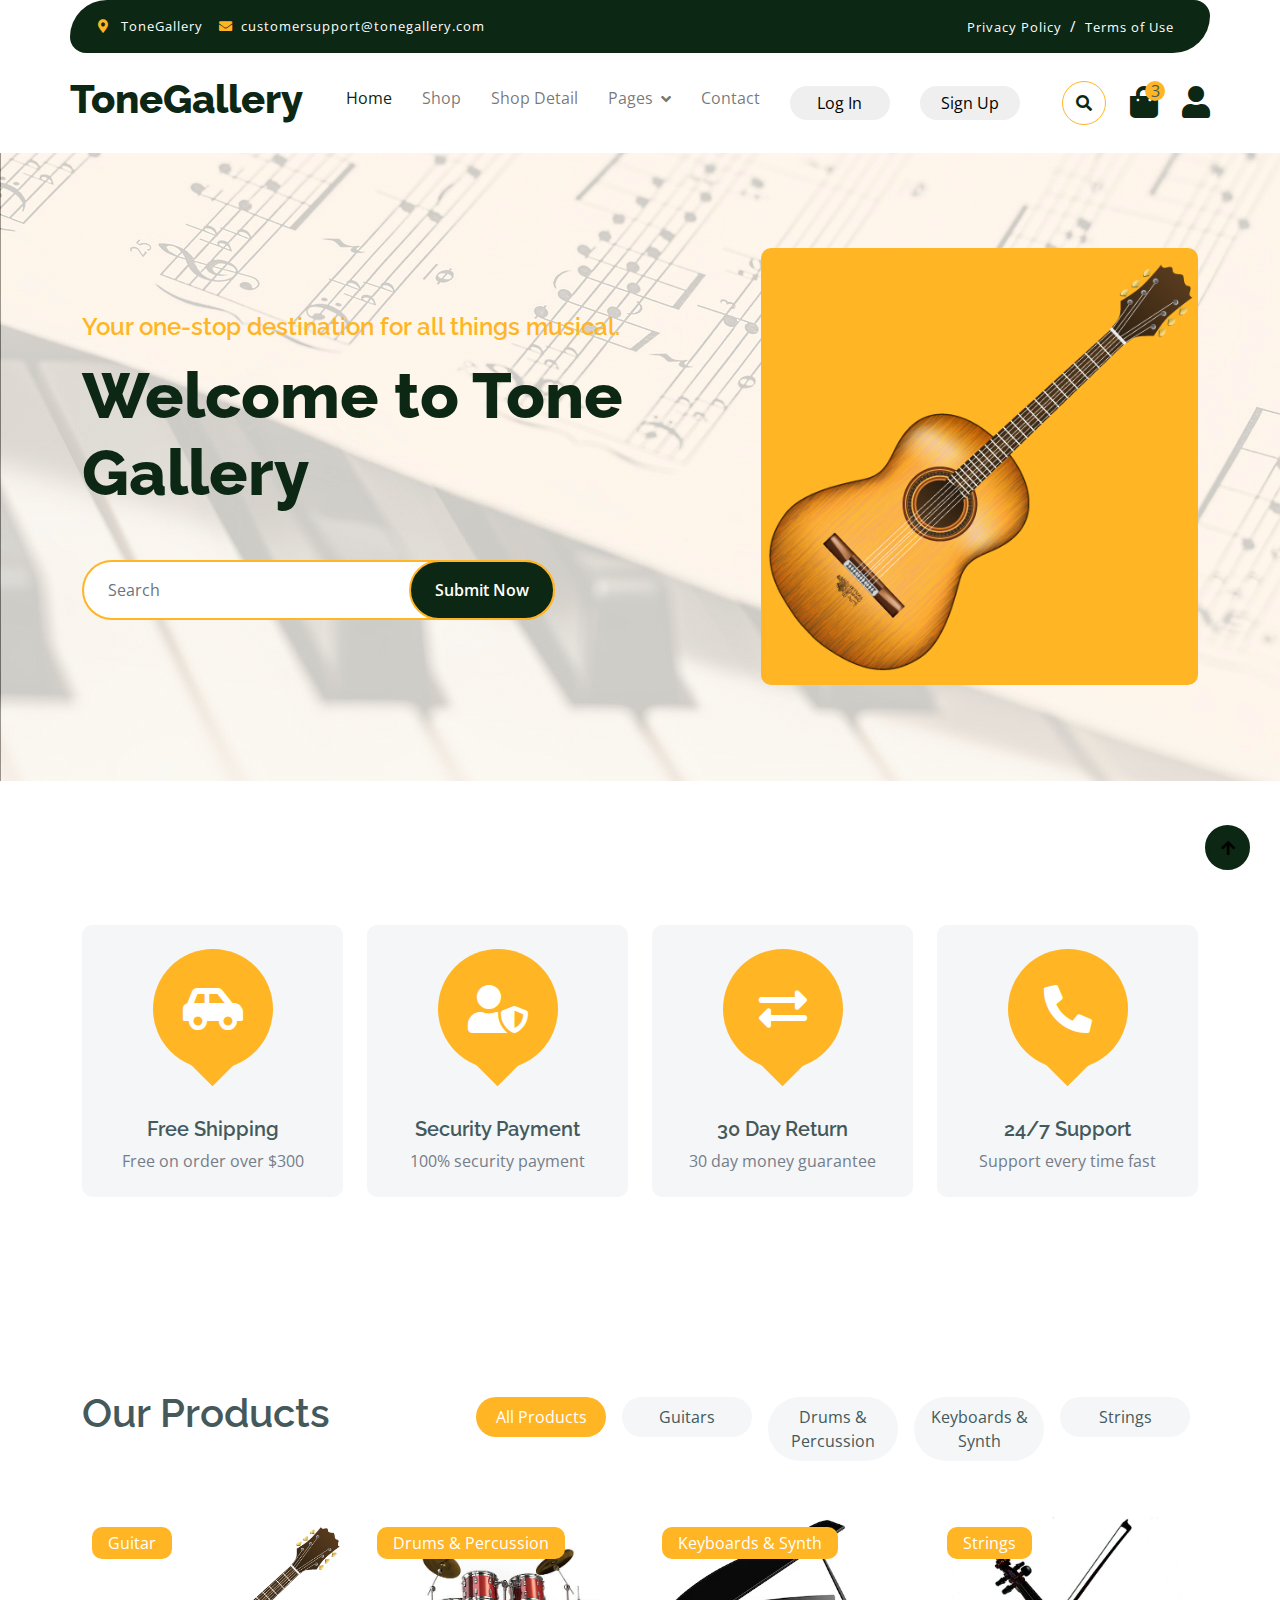
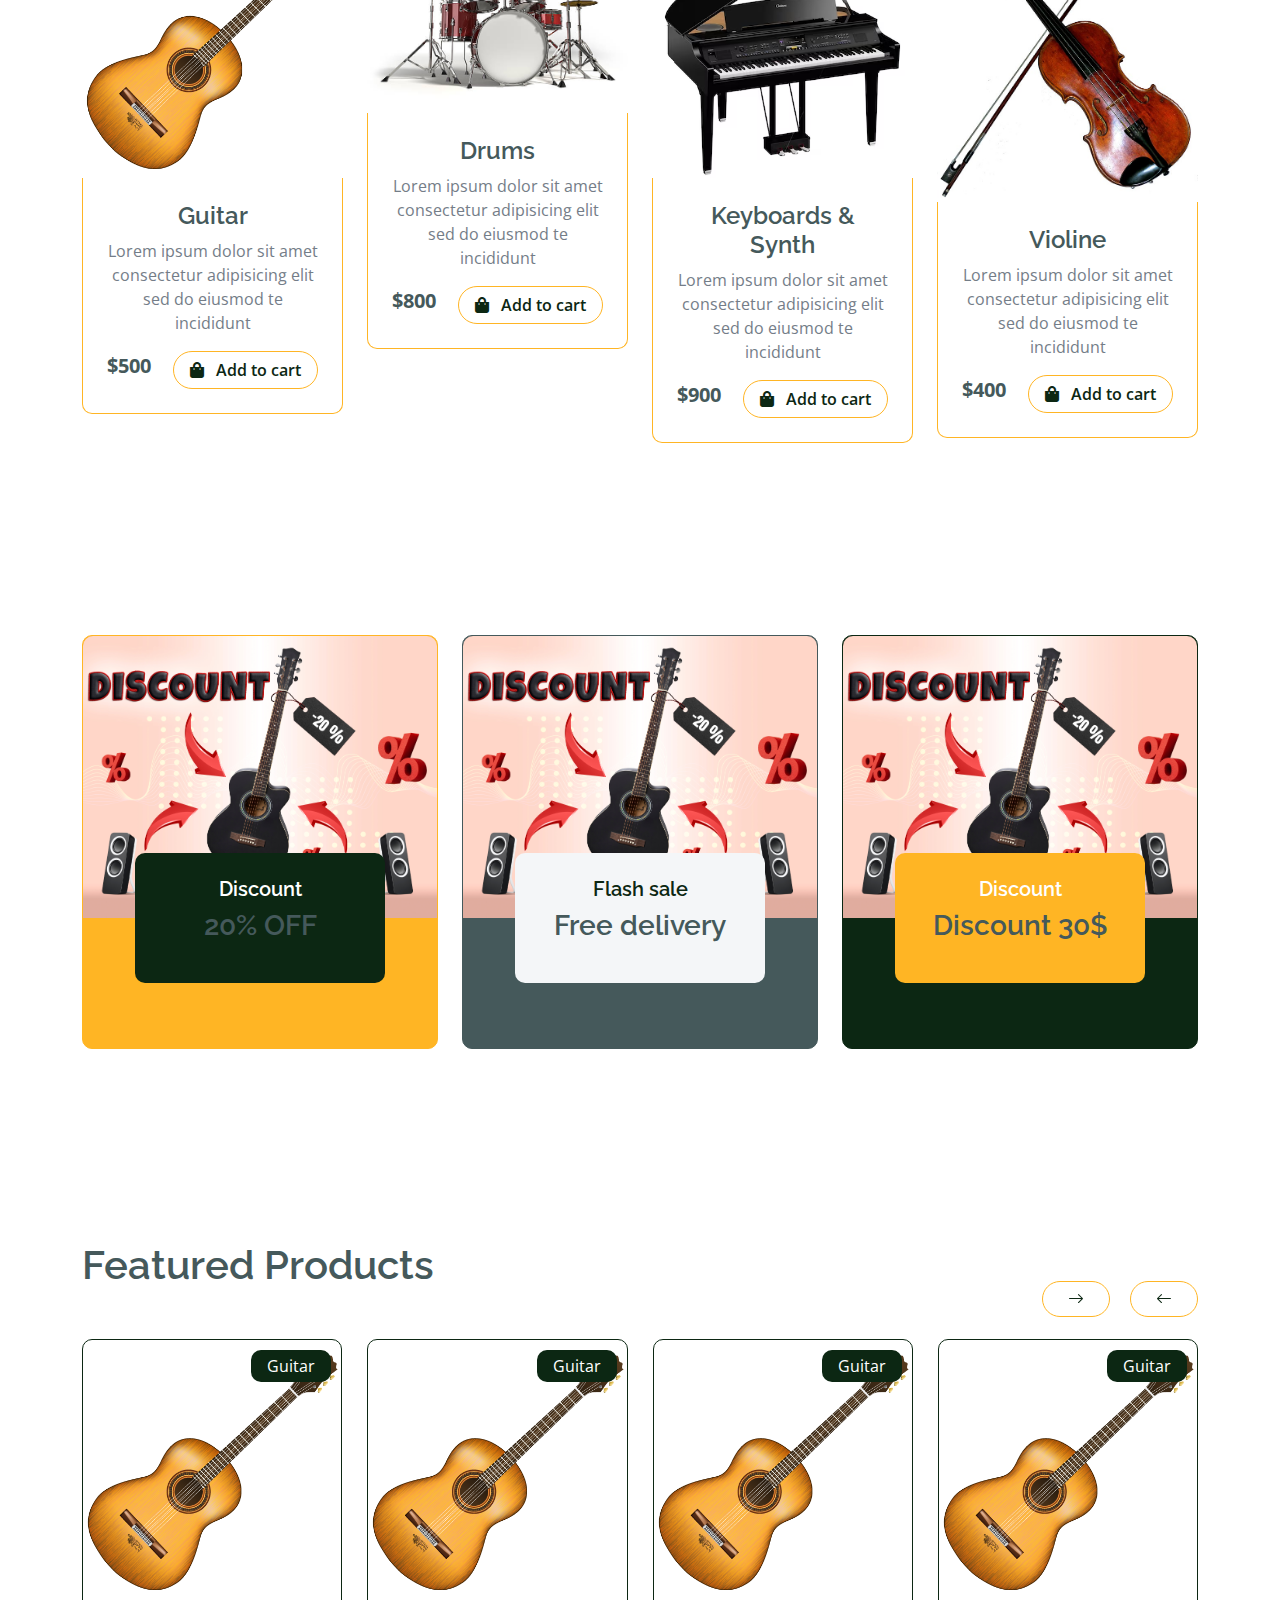
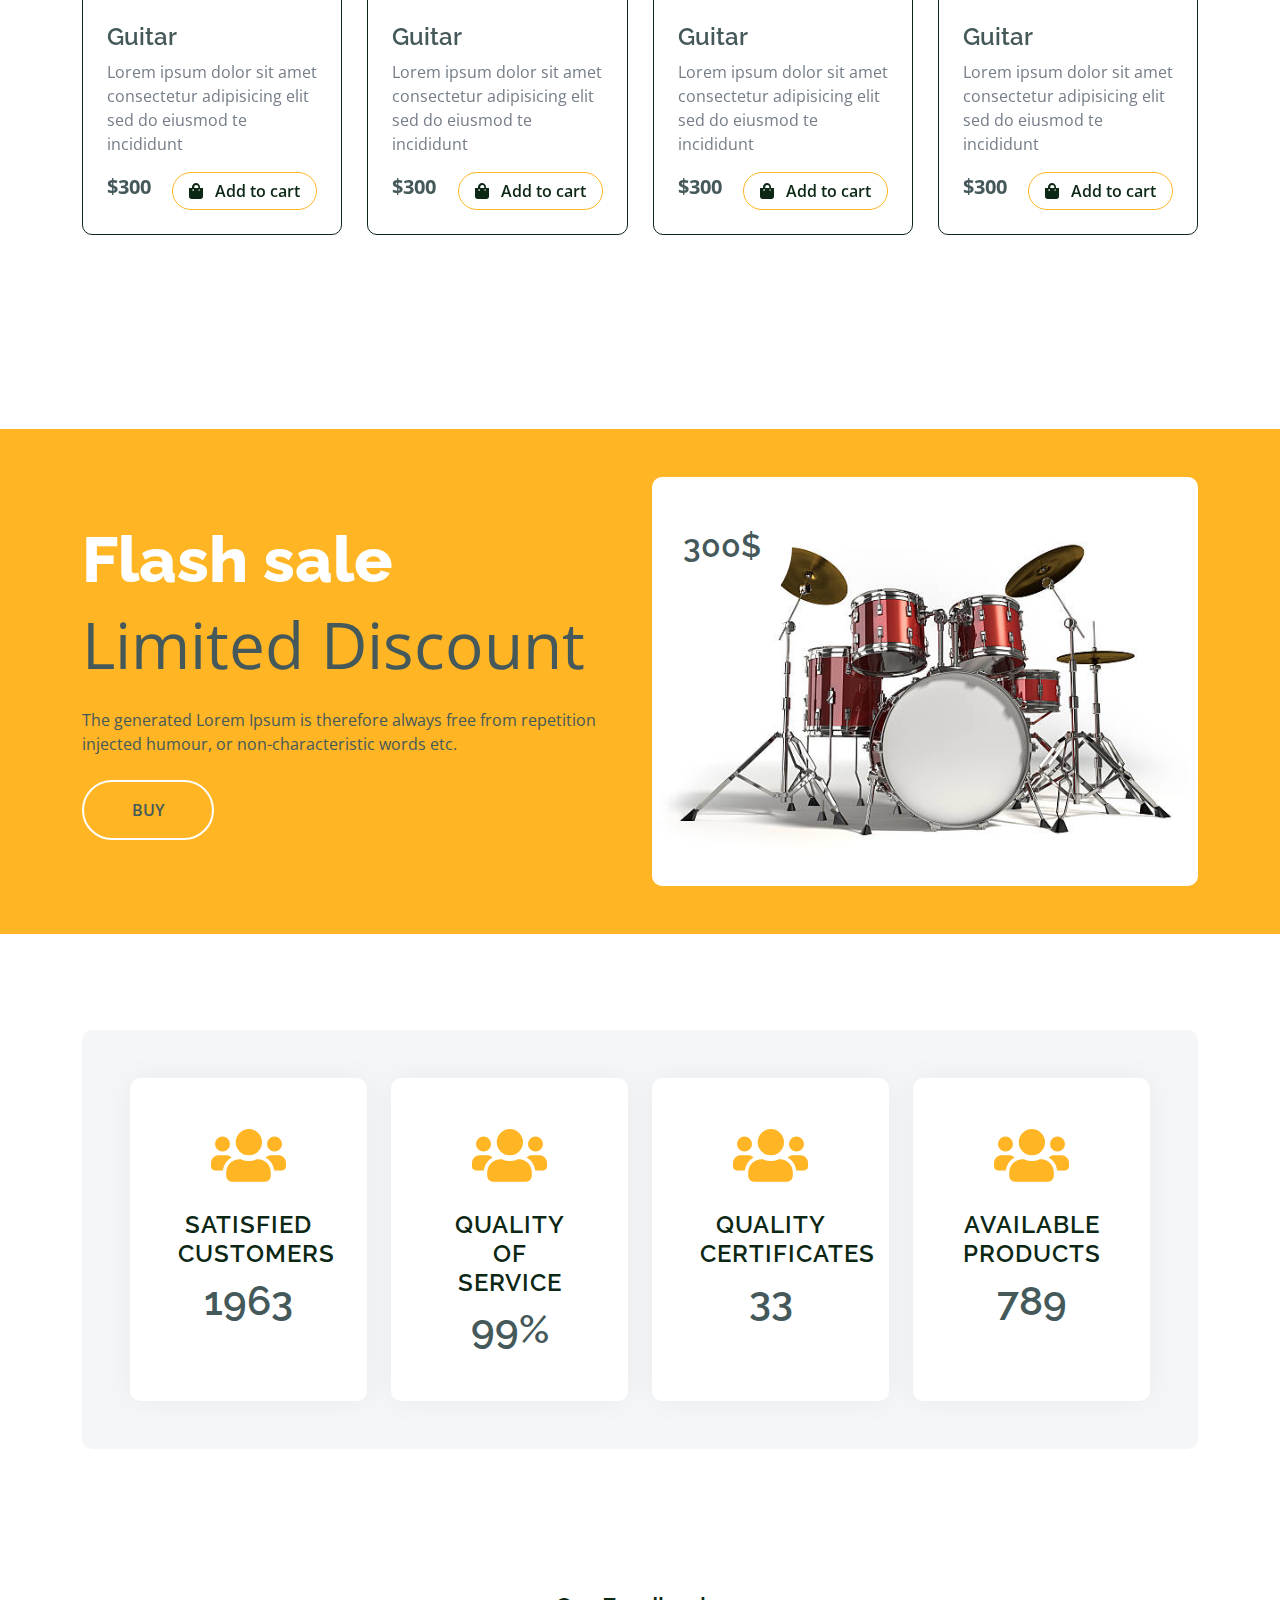
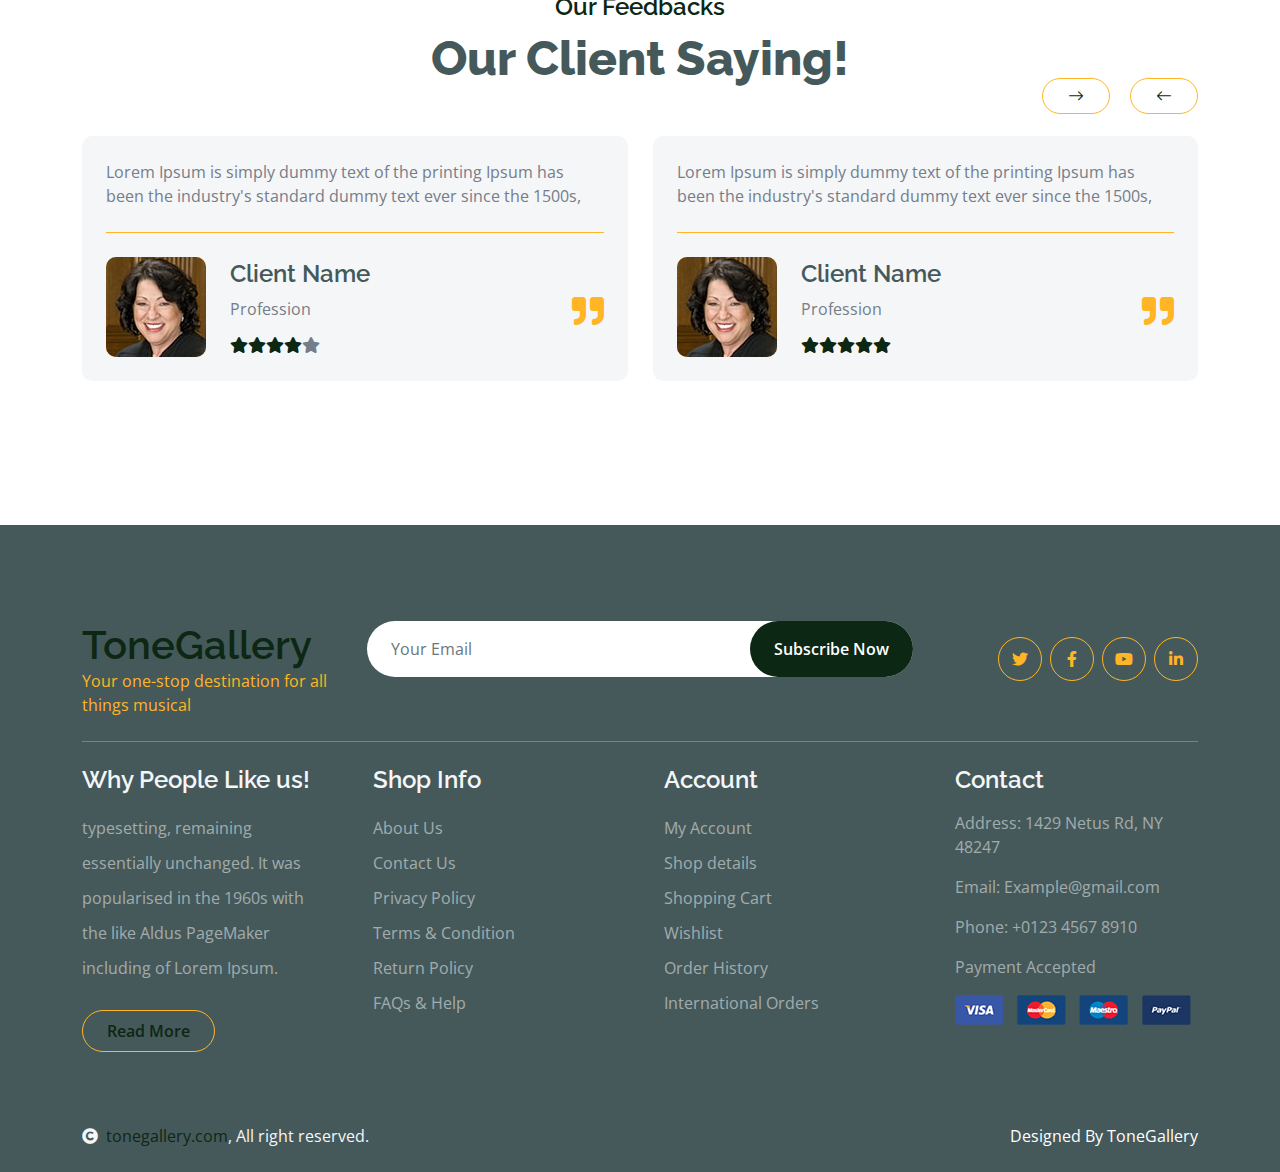
==== commit fd0b6a93: "Update" ====
--- a/index.html
+++ b/index.html
@@ -68,7 +68,7 @@
                                 <div class="dropdown-menu m-0 bg-secondary rounded-0">
                                     <a href="cart.html" class="dropdown-item">Cart</a>
                                     <a href="chackout.html" class="dropdown-item">Chackout</a>
-                                    <a href="testimonial.html" class="dropdown-item">Testimonial</a>
+                                    <a href="feedback.html" class="dropdown-item">Feedbacks</a>
                                     <a href="404.html" class="dropdown-item">404 Page</a>
                                 </div>
                             </div>
@@ -578,7 +578,7 @@
         <div class="container-fluid testimonial py-5">
             <div class="container py-5">
                 <div class="testimonial-header text-center">
-                    <h4 class="text-primary">Our Testimonial</h4>
+                    <h4 class="text-primary">Our Feedbacks</h4>
                     <h1 class="display-5 mb-5 text-dark">Our Client Saying!</h1>
                 </div>
                 <div class="owl-carousel testimonial-carousel">
--- a/css/style.css
+++ b/css/style.css
@@ -219,7 +219,7 @@
 
 .page-header {
     position: relative;
-    background: linear-gradient(rgba(0, 0, 0, 0.3), rgba(0, 0, 0, 0.3)), url(../img/cart-page-header-img.jpg);
+    background: linear-gradient(rgba(0, 0, 0, 0.3), rgba(0, 0, 0, 0.3)), url(../img/piano-1655558_1280.jpg);
     background-position: center center;
     background-repeat: no-repeat;
     background-size: cover;
